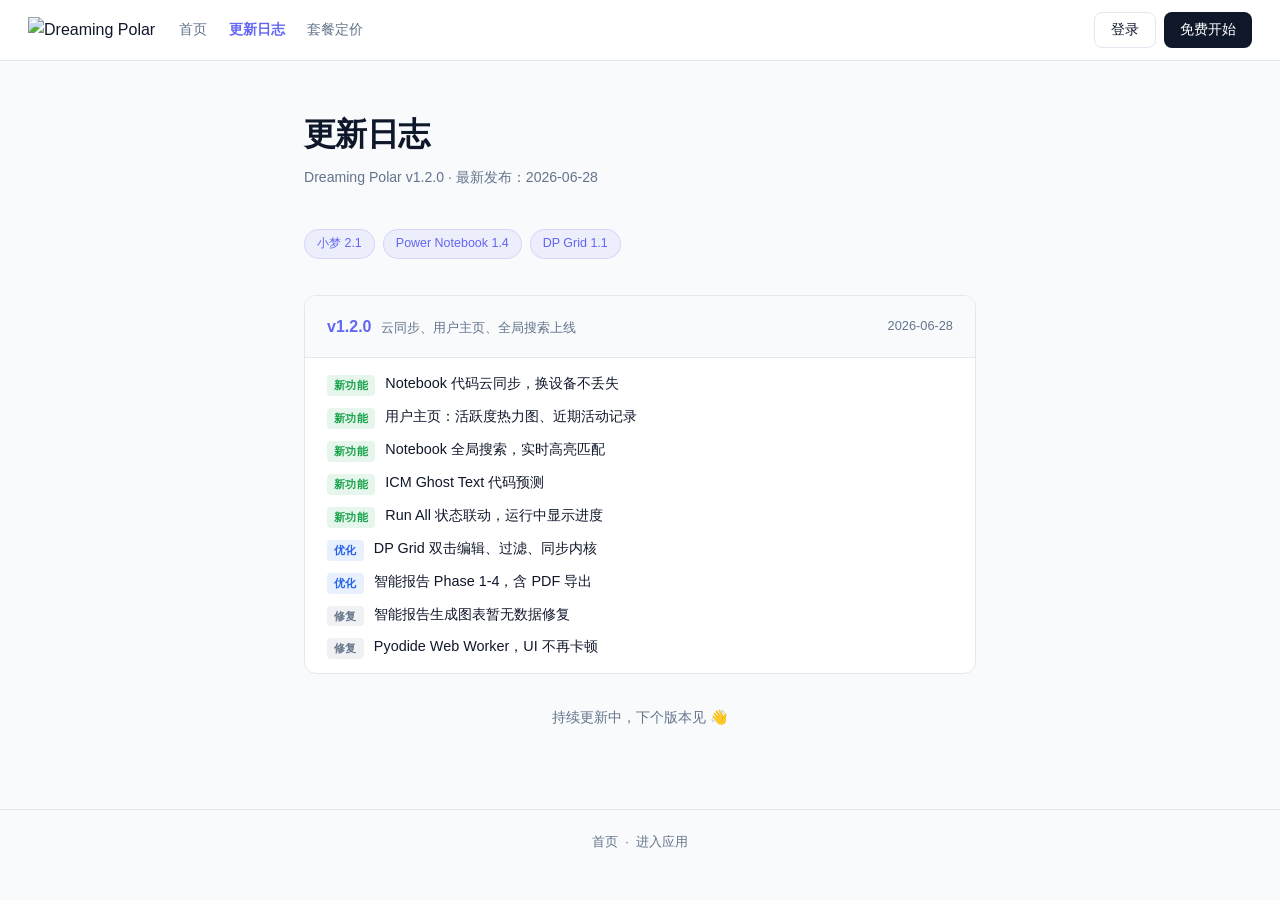
==== changelog.html @ 405da36b "pricing/changelog 登录按钮：sessionStorage 传参跳转落地页，自动弹出登录框无需二次点击。" ====
<!DOCTYPE html>
<html lang="zh-CN">
<head>
<meta charset="UTF-8">
<meta name="viewport" content="width=device-width,initial-scale=1">
<title>更新日志 — Dreaming Polar</title>
<link rel="icon" href="/assets/app_logo/favicon-32.png" type="image/png">
<!-- No external CDN -->
<style>
*,*::before,*::after{box-sizing:border-box;margin:0;padding:0}
:root{
  --a:#6366f1;--t:#0f172a;--m:#64748b;
  --bd:#e2e8f0;--bg:#f8fafc;--s:#fff;--r:12px;--w:720px;
  --green:#16a34a;--blue:#2563eb;
}
html{scroll-behavior:smooth}
body{font-family:-apple-system,BlinkMacSystemFont,"Segoe UI",sans-serif;color:var(--t);background:var(--bg);line-height:1.6;-webkit-font-smoothing:antialiased}
a{color:inherit;text-decoration:none}

/* Header */
.hdr{border-bottom:1px solid var(--bd);background:var(--s);position:sticky;top:0;z-index:100}
.hdr-inner{display:flex;align-items:center;gap:24px;padding:12px 28px;width:100%}
.logo{display:flex;align-items:center;gap:8px;flex-shrink:0}
.nav-links{display:flex;align-items:center;gap:22px}
.nav-links a{font-size:.86rem;color:var(--m);text-decoration:none;transition:color .15s}
.nav-links a:hover,.nav-links a.active{color:var(--a)}
.nav-links a.active{font-weight:600}
.nav-spacer{flex:1}
.btn-o{padding:7px 16px;border:1px solid var(--bd);border-radius:8px;background:var(--s);font-size:.86rem;color:var(--t);cursor:pointer;transition:border-color .15s}
.btn-o:hover{border-color:var(--a);color:var(--a)}
.btn-f{padding:7px 16px;border:none;border-radius:8px;background:var(--t);color:#fff;font-size:.86rem;font-weight:500;text-decoration:none;display:inline-flex;align-items:center}
.btn-f:hover{opacity:.83}

/* Page */
.page{max-width:var(--w);margin:0 auto;padding:48px 24px 80px}
.page-title{font-size:2rem;font-weight:800;letter-spacing:-.02em;margin-bottom:6px}
.cur-ver{font-size:.88rem;color:var(--m);margin-bottom:40px}

/* Version blocks */
.cl-list{display:flex;flex-direction:column;gap:24px}
.cl-ver{background:var(--s);border:1px solid var(--bd);border-radius:var(--r);overflow:hidden}
.cl-ver-hdr{display:flex;align-items:center;justify-content:space-between;flex-wrap:wrap;gap:8px;padding:18px 22px;background:var(--bg);border-bottom:1px solid var(--bd)}
.ver-num{font-size:1rem;font-weight:800;color:var(--a)}
.highlights{font-size:.84rem;color:var(--m);margin-left:10px}
.rel-date{font-size:.8rem;color:var(--m)}
.items{list-style:none;padding:14px 22px;display:flex;flex-direction:column;gap:9px}
.item{display:flex;align-items:flex-start;gap:10px}
.itag{flex-shrink:0;font-size:.66rem;font-weight:700;letter-spacing:.04em;text-transform:uppercase;padding:2px 7px;border-radius:4px;margin-top:3px}
.t-new{background:rgba(22,163,74,.1);color:var(--green)}
.t-improve{background:rgba(37,99,235,.1);color:var(--blue)}
.t-fix{background:rgba(100,116,139,.1);color:var(--m)}
.item-text{font-size:.9rem}

/* Component versions */
.comp-vers{display:flex;flex-wrap:wrap;gap:8px;margin-bottom:36px}
.comp-badge{font-size:.78rem;background:rgba(99,102,241,.08);border:1px solid rgba(99,102,241,.18);color:var(--a);border-radius:20px;padding:4px 12px;font-weight:500}

/* Footer */
footer{border-top:1px solid var(--bd);padding:22px;text-align:center;font-size:.8rem;color:var(--m)}
footer a{color:var(--m)}footer a:hover{color:var(--a)}
.end-note{text-align:center;padding:32px 0 0;font-size:.88rem;color:var(--m)}
</style>
</head>
<body>

<header class="hdr">
  <div class="hdr-inner">
    <div class="logo">
      <img src="/assets/home_page/imgs/dp_logo.png" alt="Dreaming Polar" style="height:26px;width:auto;display:block;object-fit:contain">
    </div>
    <div class="nav-links">
      <a href="/landing.html">首页</a>
      <a href="/changelog.html" class="active">更新日志</a>
      <a href="/pricing.html">套餐定价</a>
    </div>
    <div class="nav-spacer"></div>
    <div style="display:flex;gap:8px">
      <button class="btn-o" onclick="sessionStorage.setItem('lp-open-login','login');window.location='/landing.html'">登录</button>
      <a href="/index.html" class="btn-f">免费开始</a>
    </div>
  </div>
</header>

<div class="page">
  <h1 class="page-title">更新日志</h1>
  <div class="cur-ver" id="cur-ver">Dreaming Polar · 加载中…</div>

  <div class="comp-vers" id="comp-vers"></div>

  <div class="cl-list" id="cl-list">
    <div style="color:#94a3b8;text-align:center;padding:40px 0">加载中…</div>
  </div>

  <div class="end-note">持续更新中，下个版本见 👋</div>
</div>

<footer>
  <p><a href="/">首页</a> &nbsp;·&nbsp; <a href="/app">进入应用</a></p>
</footer>

<script>
const TAG = { new: ['t-new','新功能'], improve: ['t-improve','优化'], fix: ['t-fix','修复'] };

fetch('/content_pages/releases/releases.json')
  .then(r => r.json())
  .then(data => {
    const c = data.current;

    document.getElementById('cur-ver').textContent =
      `Dreaming Polar v${c.app} · 最新发布：${c.released}`;

    document.getElementById('comp-vers').innerHTML = [
      c.aria, c.notebook, c.grid
    ].map(v => `<span class="comp-badge">${v}</span>`).join('');

    document.getElementById('cl-list').innerHTML = data.changelog.map(v => {
      const items = v.items.map(item => {
        const [cls, label] = TAG[item.type] ?? ['t-fix','修复'];
        return `<li class="item"><span class="itag ${cls}">${label}</span><span class="item-text">${item.text}</span></li>`;
      }).join('');
      return `<div class="cl-ver">
        <div class="cl-ver-hdr">
          <div><span class="ver-num">v${v.version}</span><span class="highlights">${v.highlights}</span></div>
          <span class="rel-date">${v.date}</span>
        </div>
        <ul class="items">${items}</ul>
      </div>`;
    }).join('');
  })
  .catch(() => {
    document.getElementById('cl-list').textContent = '暂时无法加载';
  });
</script>
</body>
</html>
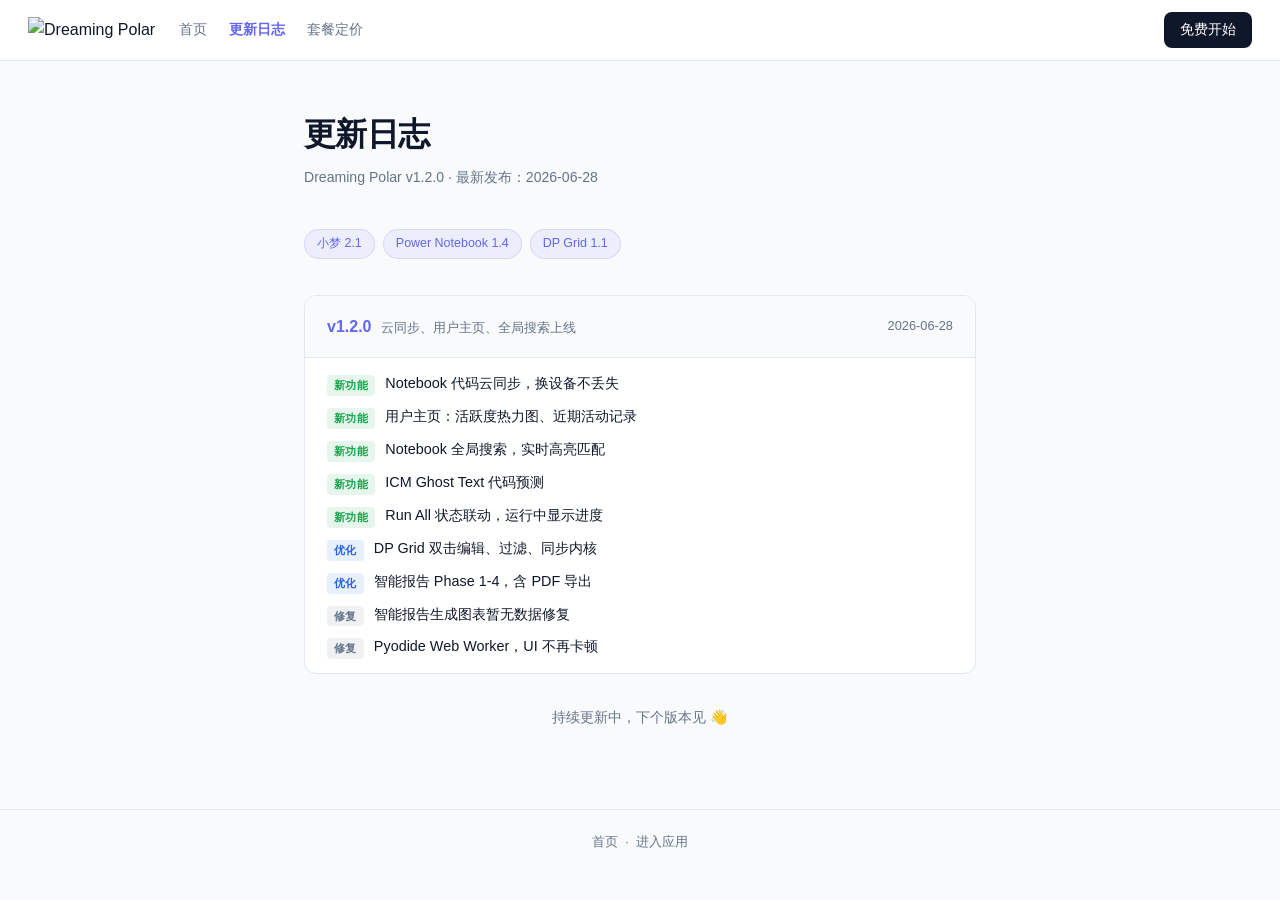
==== commit 8b1abeec: "三页面 nav 删除登录按钮，只保留免费开始。" ====
--- a/changelog.html
+++ b/changelog.html
@@ -75,7 +75,6 @@
     </div>
     <div class="nav-spacer"></div>
     <div style="display:flex;gap:8px">
-      <button class="btn-o" onclick="sessionStorage.setItem('lp-open-login','login');window.location='/landing.html'">登录</button>
       <a href="/index.html" class="btn-f">免费开始</a>
     </div>
   </div>
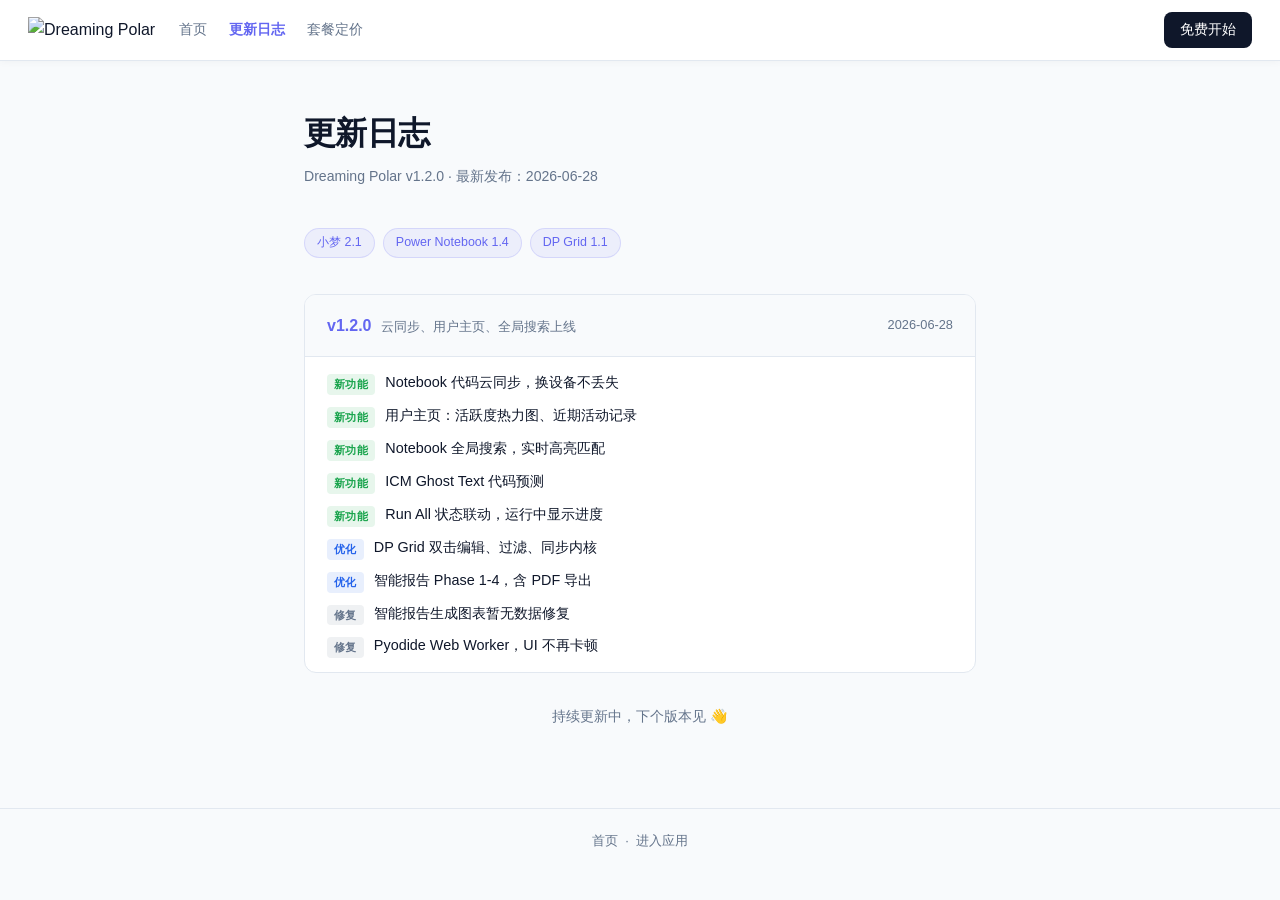
==== commit deb654af: "三页面 sticky header 加 box-shadow，滚动时与上方无割裂感。" ====
--- a/changelog.html
+++ b/changelog.html
@@ -18,7 +18,7 @@
 a{color:inherit;text-decoration:none}
 
 /* Header */
-.hdr{border-bottom:1px solid var(--bd);background:var(--s);position:sticky;top:0;z-index:100}
+.hdr{background:var(--s);position:sticky;top:0;z-index:100;box-shadow:0 1px 0 var(--bd),0 2px 8px rgba(0,0,0,0.04)}
 .hdr-inner{display:flex;align-items:center;gap:24px;padding:12px 28px;width:100%}
 .logo{display:flex;align-items:center;gap:8px;flex-shrink:0}
 .nav-links{display:flex;align-items:center;gap:22px}
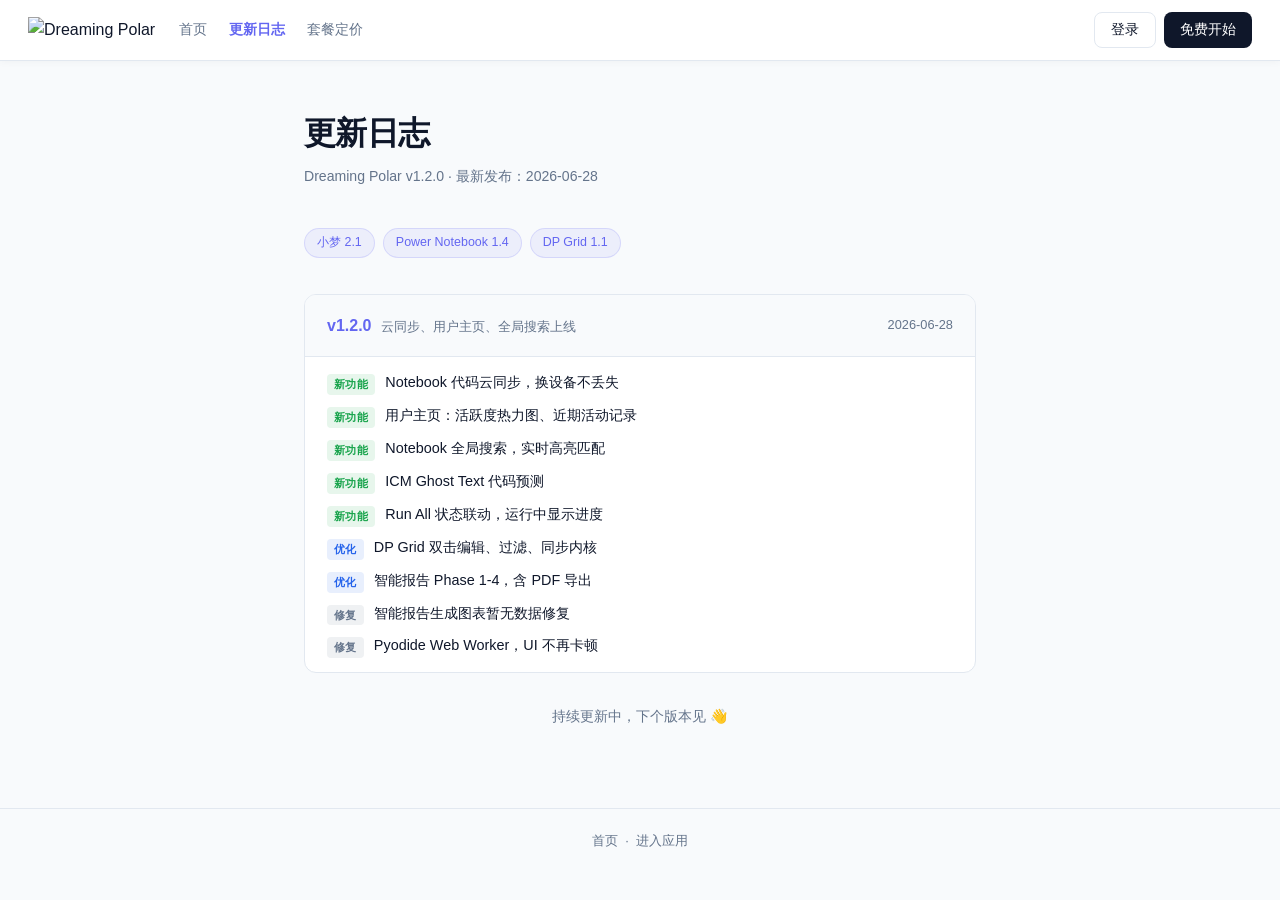
==== commit 7c54c01e: "三页面恢复登录按钮；pricing/changelog 点登录写 sessionStorage 后跳转，落地页自动弹出登录框。" ====
--- a/changelog.html
+++ b/changelog.html
@@ -75,6 +75,7 @@
     </div>
     <div class="nav-spacer"></div>
     <div style="display:flex;gap:8px">
+      <button class="btn-o" onclick="sessionStorage.setItem('lp-open-login','login');window.location='/landing.html'">登录</button>
       <a href="/index.html" class="btn-f">免费开始</a>
     </div>
   </div>
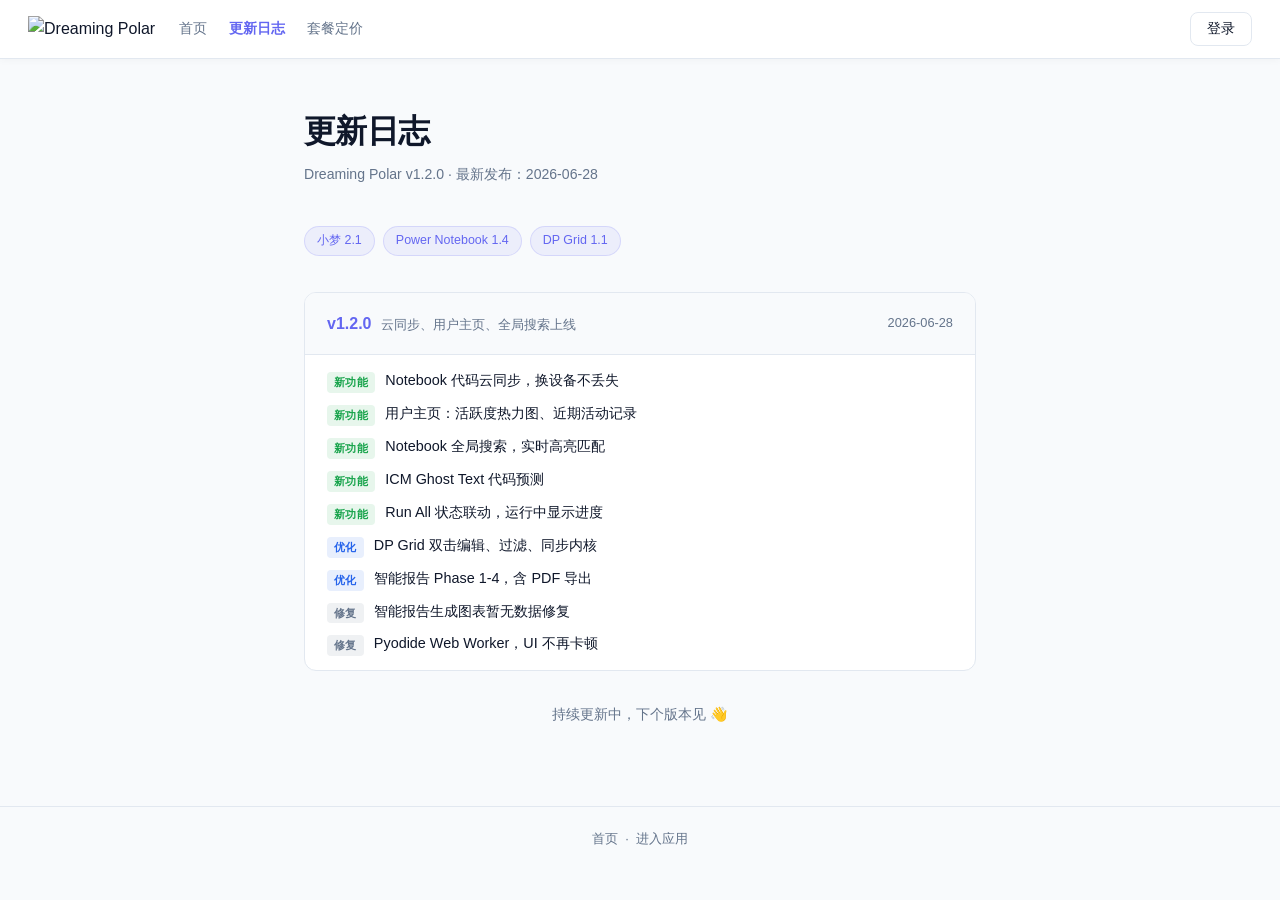
==== commit 2da474eb: "删除 nav 右上角多余的免费开始按钮；其余同类按钮统一改名为免费试用。" ====
--- a/changelog.html
+++ b/changelog.html
@@ -76,7 +76,6 @@
     <div class="nav-spacer"></div>
     <div style="display:flex;gap:8px">
       <button class="btn-o" onclick="sessionStorage.setItem('lp-open-login','login');window.location='/landing.html'">登录</button>
-      <a href="/index.html" class="btn-f">免费开始</a>
     </div>
   </div>
 </header>
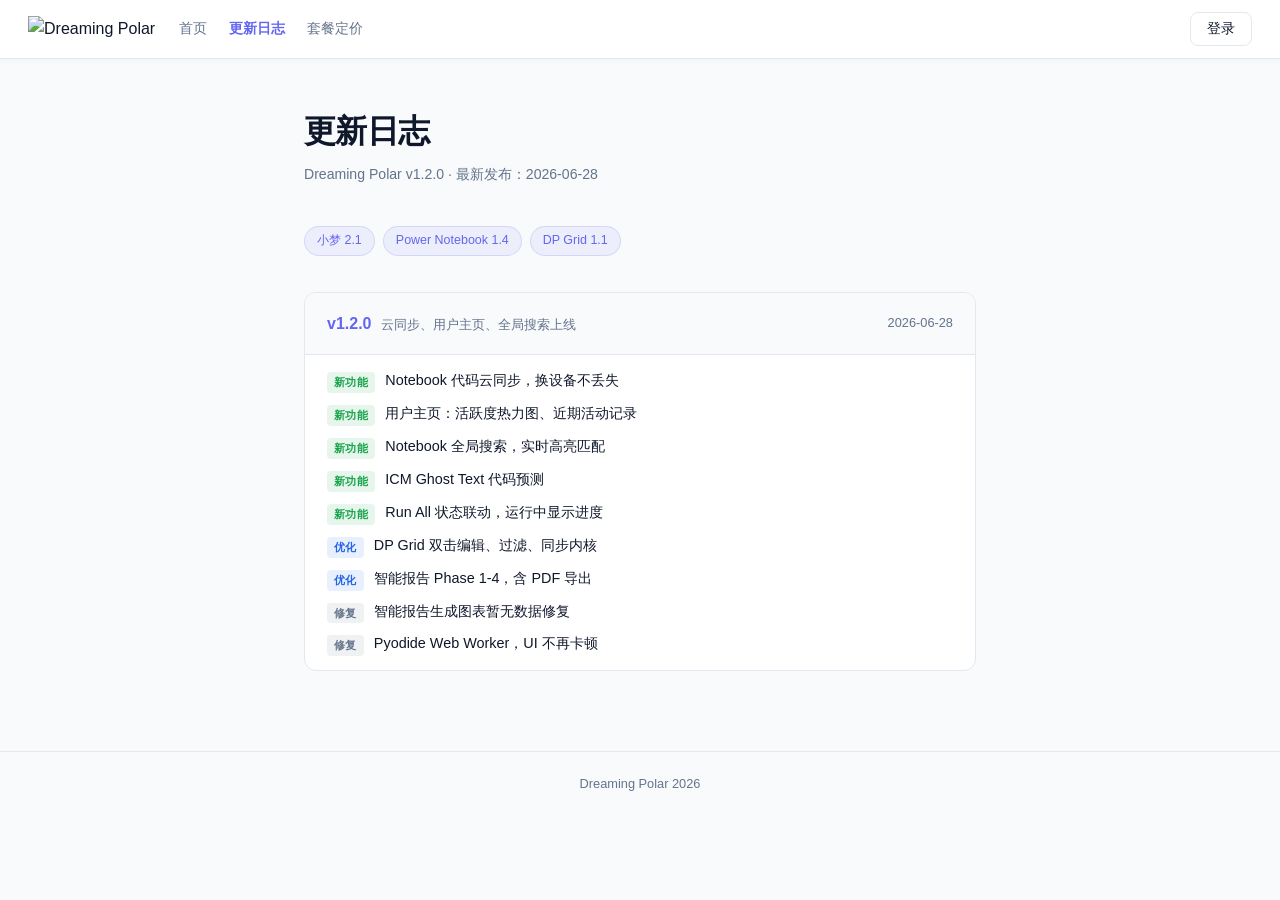
==== commit 05387ff1: "抽取登录Modal为独立模块，pricing/changelog/landing页面直接弹出登录框不跳转。 Co-Authored-By: Claude Sonnet 4.6 <noreply@ant" ====
--- a/changelog.html
+++ b/changelog.html
@@ -75,7 +75,7 @@
     </div>
     <div class="nav-spacer"></div>
     <div style="display:flex;gap:8px">
-      <button class="btn-o" onclick="sessionStorage.setItem('lp-open-login','login');window.location='/landing.html'">登录</button>
+      <button class="btn-o" onclick="window.dpAuthModal?.open('login')">登录</button>
     </div>
   </div>
 </header>
@@ -89,14 +89,13 @@
   <div class="cl-list" id="cl-list">
     <div style="color:#94a3b8;text-align:center;padding:40px 0">加载中…</div>
   </div>
-
-  <div class="end-note">持续更新中，下个版本见 👋</div>
 </div>
 
 <footer>
-  <p><a href="/">首页</a> &nbsp;·&nbsp; <a href="/app">进入应用</a></p>
+  <p>Dreaming Polar 2026</p>
 </footer>
 
+<script type="module" src="/components/auth/auth_modal.js"></script>
 <script>
 const TAG = { new: ['t-new','新功能'], improve: ['t-improve','优化'], fix: ['t-fix','修复'] };
 
